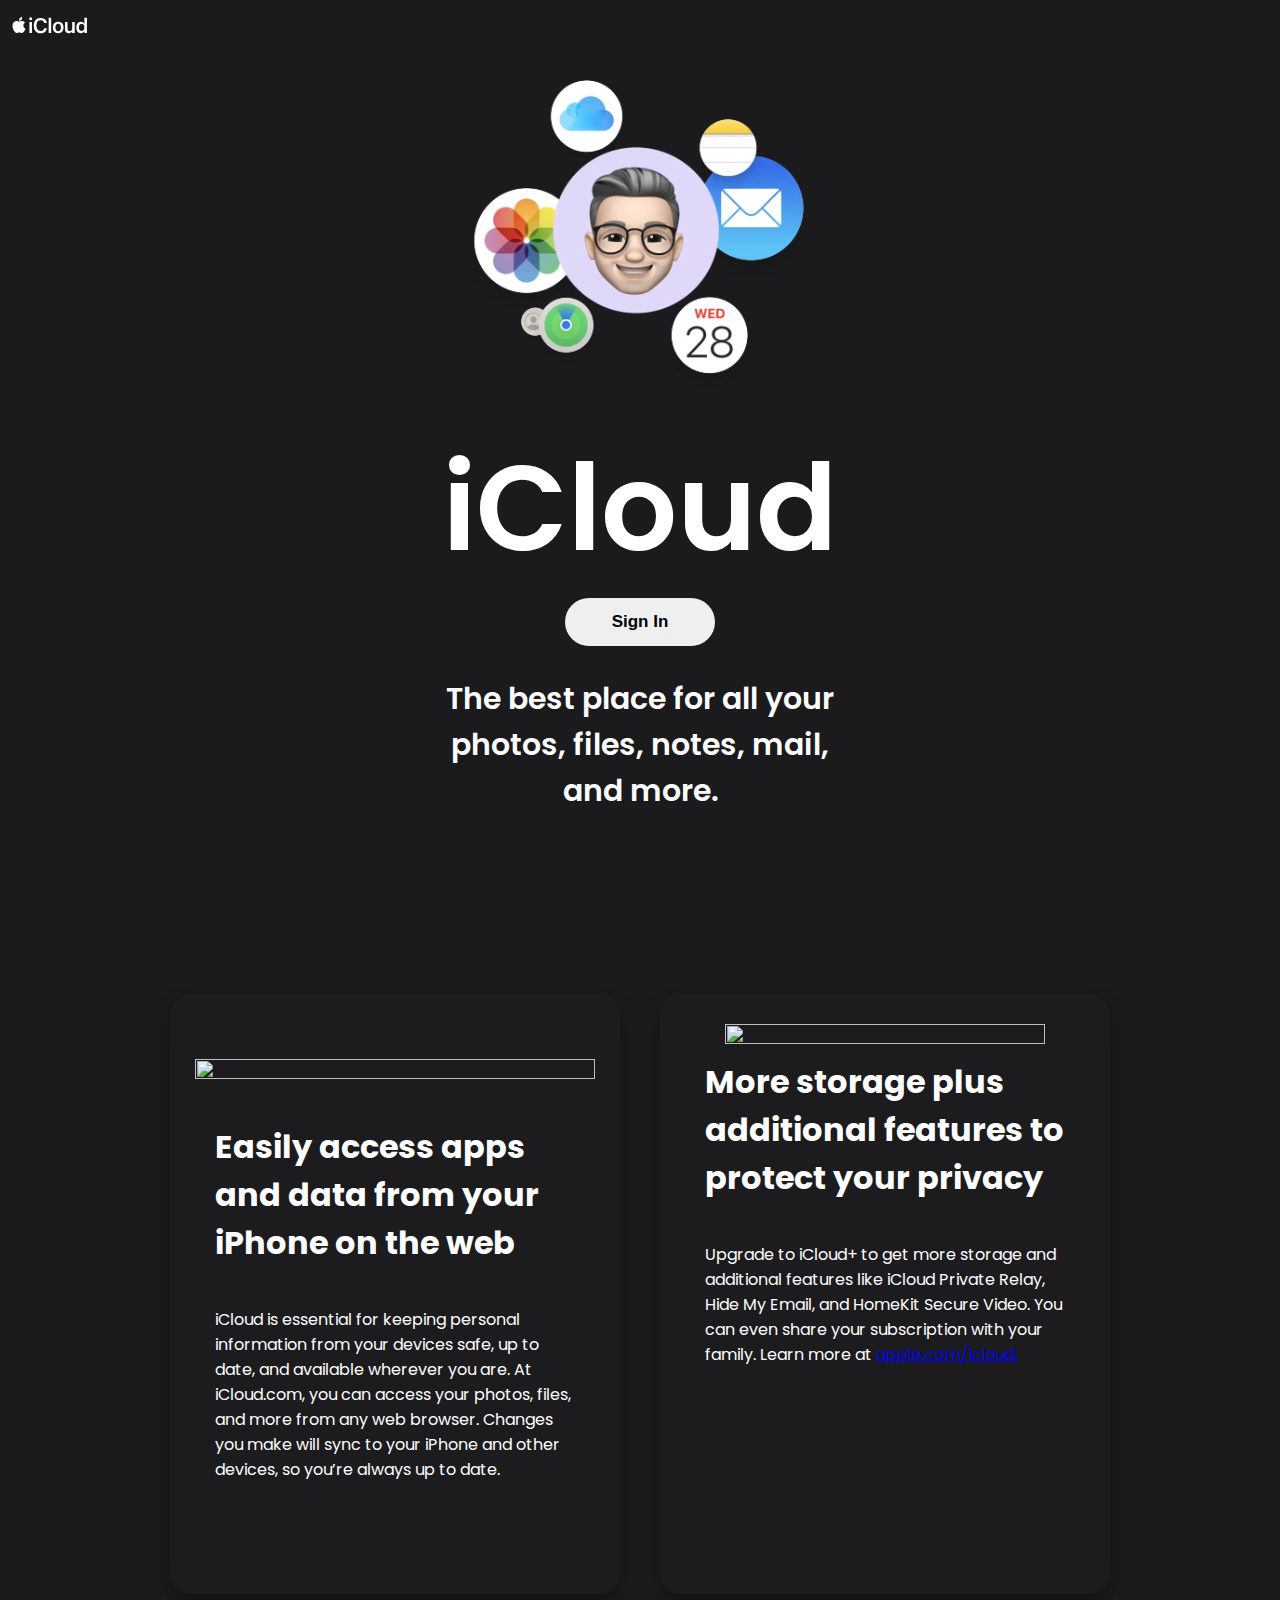
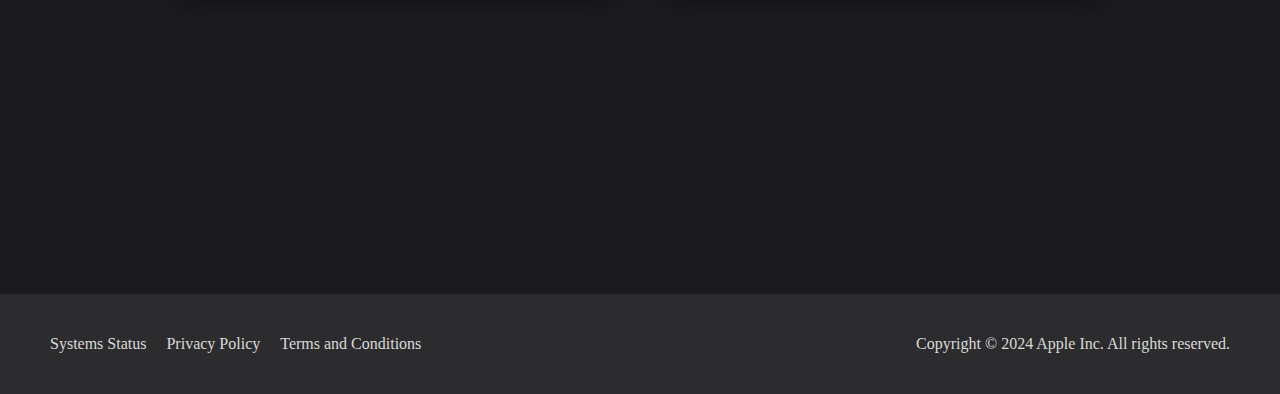
==== index.html @ 5ba6c9fe "first commit" ====
<!DOCTYPE html>
<html lang="en">
  <head>
    <meta charset="UTF-8" />
    <meta name="viewport" content="width=device-width, initial-scale=1.0" />
    <title>ICloud</title>
    <link rel="stylesheet" href="style.css" />
    <link
      href="https://cdn.jsdelivr.net/npm/remixicon@4.5.0/fonts/remixicon.css"
      rel="stylesheet"
    />
  </head>
  <body>
    <!-- Navbar -->
    <nav>
      <div class="logo">
        <svg
          xmlns="http://www.w3.org/2000/svg"
          width="82"
          height="31"
          aria-hidden="true"
          id="apple-logo"
        >
          <path
            d="M16.907 16.5h2.55V5.423h-2.55V16.5Zm1.28-12.832c.412 0 .763-.144 1.05-.43a1.41 1.41 0 0 0 .432-1.033c0-.407-.144-.753-.432-1.038a1.445 1.445 0 0 0-1.05-.426c-.407 0-.756.142-1.046.426-.291.285-.437.63-.437 1.038 0 .401.146.745.437 1.032.29.287.64.43 1.046.43v.001Zm9.915 13.156c1.14 0 2.157-.21 3.052-.631.864-.395 1.616-1 2.188-1.758.563-.752.908-1.624 1.037-2.619l.007-.091h-2.594l-.021.076a3.58 3.58 0 0 1-.713 1.465 3.35 3.35 0 0 1-1.258.943c-.5.219-1.065.328-1.695.328-.847 0-1.582-.22-2.204-.663-.623-.442-1.103-1.07-1.441-1.884-.338-.813-.507-1.776-.507-2.886v-.016c0-1.115.17-2.076.507-2.886.338-.81.817-1.434 1.439-1.875.62-.44 1.354-.66 2.199-.66.634 0 1.201.117 1.702.351.501.235.92.565 1.257.99.338.425.572.926.705 1.505l.026.105h2.59l-.004-.093c-.118-1.006-.46-1.895-1.028-2.668a5.886 5.886 0 0 0-2.204-1.819c-.901-.439-1.916-.658-3.044-.658-1.405 0-2.619.311-3.642.935-1.022.624-1.812 1.511-2.368 2.663-.556 1.152-.834 2.523-.834 4.113v.016c0 1.588.278 2.958.834 4.11.555 1.154 1.346 2.043 2.372 2.669 1.026.625 2.24.938 3.642.938Zm8.034-.324h2.55V1.24h-2.55V16.5Zm9.534.222c1.1 0 2.049-.231 2.846-.693.797-.461 1.413-1.122 1.846-1.982.434-.86.65-1.886.65-3.08v-.02c0-1.191-.218-2.216-.655-3.074a4.68 4.68 0 0 0-1.852-1.98c-.798-.46-1.744-.691-2.838-.691-1.086 0-2.03.23-2.829.694a4.69 4.69 0 0 0-1.855 1.981c-.438.859-.656 1.882-.656 3.07v.02c0 1.191.216 2.217.65 3.078.434.86 1.05 1.522 1.85 1.984.8.462 1.747.693 2.843.693Zm.004-2.066c-.572 0-1.063-.146-1.472-.436-.408-.291-.722-.711-.941-1.261-.219-.55-.329-1.213-.329-1.99v-.02c0-.776.11-1.438.33-1.985.22-.548.535-.967.944-1.259.408-.291.896-.437 1.461-.437.571 0 1.06.145 1.469.436.408.29.721.71.941 1.258.22.549.33 1.21.33 1.987v.02c0 .776-.11 1.438-.328 1.988-.218.55-.53.97-.936 1.262-.406.29-.896.437-1.469.437Zm10.596 2.066c.497.008.991-.071 1.46-.233.43-.156.798-.378 1.106-.668.309-.29.557-.639.73-1.026h.13V16.5h2.55V5.423h-2.55v6.444c0 .41-.055.782-.165 1.114a2.33 2.33 0 0 1-.485.853 2.153 2.153 0 0 1-.783.546 2.744 2.744 0 0 1-1.054.191c-.754 0-1.307-.216-1.657-.647-.35-.431-.526-1.063-.526-1.894V5.423h-2.55v7.166c0 .867.144 1.61.433 2.228.289.618.716 1.09 1.281 1.416.566.326 1.259.489 2.08.489Zm12.084-.024c.525 0 1.005-.08 1.441-.24a3.453 3.453 0 0 0 1.955-1.747h.13V16.5h2.55V1.24h-2.55v5.997h-.13a3.292 3.292 0 0 0-.802-1.073c-.338-.3-.727-.53-1.167-.694a4.093 4.093 0 0 0-1.433-.244c-.932 0-1.739.23-2.42.693-.681.463-1.207 1.122-1.579 1.978-.371.855-.557 1.873-.557 3.055v.016c0 1.175.186 2.19.559 3.049.372.858.9 1.52 1.585 1.984.684.464 1.49.697 2.418.697Zm.783-2.15c-.566 0-1.054-.145-1.466-.432-.412-.287-.728-.699-.95-1.235-.22-.536-.33-1.174-.33-1.913v-.016c0-.742.11-1.38.331-1.912.222-.533.539-.944.95-1.232.412-.288.9-.432 1.465-.432.56 0 1.046.146 1.46.436.413.29.735.703.964 1.237.228.534.343 1.169.343 1.906v.016c0 .732-.114 1.366-.34 1.902-.227.536-.548.95-.963 1.24-.415.29-.903.434-1.464.434v.001ZM8.856 3.158C9.35 2.56 9.7 1.745 9.7.92c0-.114-.01-.227-.03-.32-.805.03-1.774.536-2.351 1.217-.454.516-.877 1.341-.877 2.167 0 .123.02.247.031.288.052.01.134.021.217.021.721 0 1.629-.485 2.165-1.135h.001Zm.567 1.31c-1.207 0-2.186.733-2.815.733-.67 0-1.546-.691-2.598-.691C2.02 4.51 0 6.16 0 9.265c0 1.94.742 3.982 1.67 5.303.794 1.114 1.485 2.032 2.485 2.032.99 0 1.422-.66 2.65-.66 1.247 0 1.525.64 2.618.64 1.082 0 1.804-.991 2.484-1.971.763-1.124 1.083-2.218 1.093-2.27-.062-.02-2.134-.866-2.134-3.239 0-2.053 1.629-2.97 1.722-3.043-1.073-1.547-2.712-1.589-3.165-1.589Z"
            fill="white"
            transform="translate(2.5 6.5)"
          ></path>
        </svg>
      </div>
      <div class="icon">
        <i class="ri-more-line"></i>
      </div>
    </nav>
    <!-- Navbar -->

    <!-- Hero Section  -->
    <section class="hero">
      <div class="video">
        <div class="videoBox">
          <video src="/assets/fpo-dark@1x.mp4" autoplay muted loop></video>
        </div>
      </div>
      <h1 class="icld">iCloud</h1>
      <div class="btn">
        <button>Sign In</button>
      </div>
        <div class="heroParaBox">
            <p class="heroPara">The best place for all your photos, files, notes, mail, and more.</p>
        </div>
    </section>
    <!-- Hero Section  -->


    <!-- Cards Section  -->
     <section class="cards">
        <div class="card card1">
            <div class="cardImg">
                <img src="https://www.icloud.com/system/icloud.com/2426Hotfix51/06b68855764eb0e23f269ed4ef7935f0.png" alt="">
            </div>
            <div class="cardHead">
                <h1>Easily access apps and data from your iPhone on the web</h1>
            </div>
            <div class="cardPara">
                <p>iCloud is essential for keeping personal information from your devices safe, up to date, and available wherever you are. At iCloud.com, you can access your photos, files, and more from any web browser. Changes you make will sync to your iPhone and other devices, so you’re always up to date.</p>
            </div>
        </div>
        <div class="card card2">
            <div class="cardImg">
                <img src="https://www.icloud.com/system/icloud.com/2426Hotfix51/7cb9ecdad2b384754de394732519f658.png" alt="">
            </div>
            <div class="cardHead">
                <h1>More storage plus additional features to protect your privacy</h1>
            </div>
            <div class="cardPara">
                <p>Upgrade to iCloud+ to get more storage and additional features like iCloud Private Relay, Hide My Email, and HomeKit Secure Video. You can even share your subscription with your family. Learn more at <a target="_blank" href="https://apple.com/icloud">apple.com/icloud.</a></p>
            </div>
        </div>
     </section>
    <!-- Cards Section  -->



    <!-- Footer  -->
     <footer>
        <ul>
            <li>Systems Status</li>
            <li>Privacy Policy</li>
            <li>Terms and Conditions</li>
        </ul>
        <p>Copyright © 2024 Apple Inc. All rights reserved.</p>
     </footer>
    <!-- Footer  -->

    <script src="app.js"></script>
  </body>
</html>
---- style.css ----
@import url('https://fonts.googleapis.com/css2?family=Poppins:ital,wght@0,100;0,200;0,300;0,400;0,500;0,600;0,700;0,800;0,900;1,100;1,200;1,300;1,400;1,500;1,600;1,700;1,800;1,900&display=swap');



*{
    margin: 0;
    padding: 0;
    box-sizing: border-box;
}


body{
    background-color: #1B1A1D;
    width: 100%;
    height: 100vh;
    overflow-x: hidden;
}

nav{
    display: flex;
    position: fixed;
    top: 0%;
    padding: 10px;
    width: 100%;
    align-items: center;
    justify-content: space-between;
    background-color: #00000000;
    backdrop-filter: blur(10px);
}

.icon i{
    font-size: 22px;
    font-weight: bold;
    color: white;
    cursor: pointer;
    transition: all .3s;
    padding: 6px;
    border-radius: 6px;
}
.icon i:hover{
    background-color: #00000062;
}


.hero{
    width: 100%;
    height: auto;
    margin-top: 50px;
}
.video{
    width: 100%;
    height: auto;
    display: flex;
    align-items: center;
    justify-content: center;
    overflow: hidden;
}
.videoBox{
    width: 400px;
    height: 368px;
    border-radius: 15px;
    background-color: transparent;
}
.videoBox video{
    width: 100%;
    height: 100%;
}
.icld{
    font-size: 120px;
    font-family: "Poppins", sans-serif;
    text-align: center;
    margin: 0;
    padding: 0;
    color: white;
    font-weight: 600;
}
.btn{
    width: 100%;
    display: flex;
    justify-content: center;
    align-items: center;
}
.btn button{
    padding-left: 47px;
    padding-right: 47px;
    padding-top: 14px;
    padding-bottom: 14px;
    font-size: 17px;
    border-radius: 50px;
    border: none;
    cursor: pointer;
    font-weight: bold;
    transition: all .2s;
}
.btn button:hover{
    background-color: #a8a8a8;
}
.heroParaBox{
    width: 100%;
    display: flex;
    justify-content: center;
}
.heroPara{
    text-align: center;
    font-size: 30px;
    font-family: "Poppins", sans-serif;
    font-weight: 600;
    margin-top: 30px;
    width: 34%;
    color: white;
}
.cards{
    min-height: 100vh;
    margin-top: 30px;
    display: flex;
    justify-content: center;
    align-items: center;
    width: 100%;
    gap: 40px;
}
.card{
    min-height: 600px;
    padding: 25px;
    width: 450px;
    background-color: #1C1C1E;
    box-shadow: rgba(0, 0, 0, 0.25) 0px 13px 27px -5px, rgba(0, 0, 0, 0.3) 0px 8px 16px -8px;
    border-radius: 20px;
    display: flex;
    align-items: center;
    flex-direction: column;
}

.cardImg{
    width: 100%;
    height: 30%;
    padding-top: 40px;
}
.cardImg img{
    object-fit: contain;
    object-position: center center;
    width: 100%;
    height: 100%;
}

.cardHead{
    width: 90%;
    margin-top: 40px;
}
.card2 .cardImg {
    width: 80%;
    padding-top: 5px;
}
.card2 .cardHead {
    margin-top: 10px;
}
.cardHead h1 {
    width: 100%;
    margin: 0;
    padding: 0;
    font-family: "Poppins", sans-serif;
    color: white;
}
.cardPara{
    width: 90%;
    margin-top: 40px;
}
.cardPara p {
    width: 100%;
    margin: 0;
    padding: 0;
    font-family: "Poppins", sans-serif;
    color: white;
}


footer{
    width: 100%;
    height: 100px;
    background-color: #2C2C2E;
    display: flex;
    justify-content: space-between;
    align-items: center;
    margin-top: 150px;
    padding-left: 50px;
    padding-right: 50px;
}
footer ul {
    display: flex;
    gap: 20px;
    align-items: center;
}

footer ul li {
    list-style: none;
    color: #dadada;
    cursor: pointer;
}
footer p {
    color: #dadada;
}








@media (max-width: 768px) {
    .videoBox{
        width: 350px;
    height: 330px;
    }
    .icld{
        font-size: 80px;
        margin-bottom: 90px;
    }
    .heroPara{
        width: 90%;
        font-size: 20px;
    }
    .cards{
        flex-direction: column;
    }
    .card{
        width: 90%;
        min-height: 700px;
    }
    footer{
        flex-direction: column;
        justify-content: center;
        gap: 10px;
    }
}
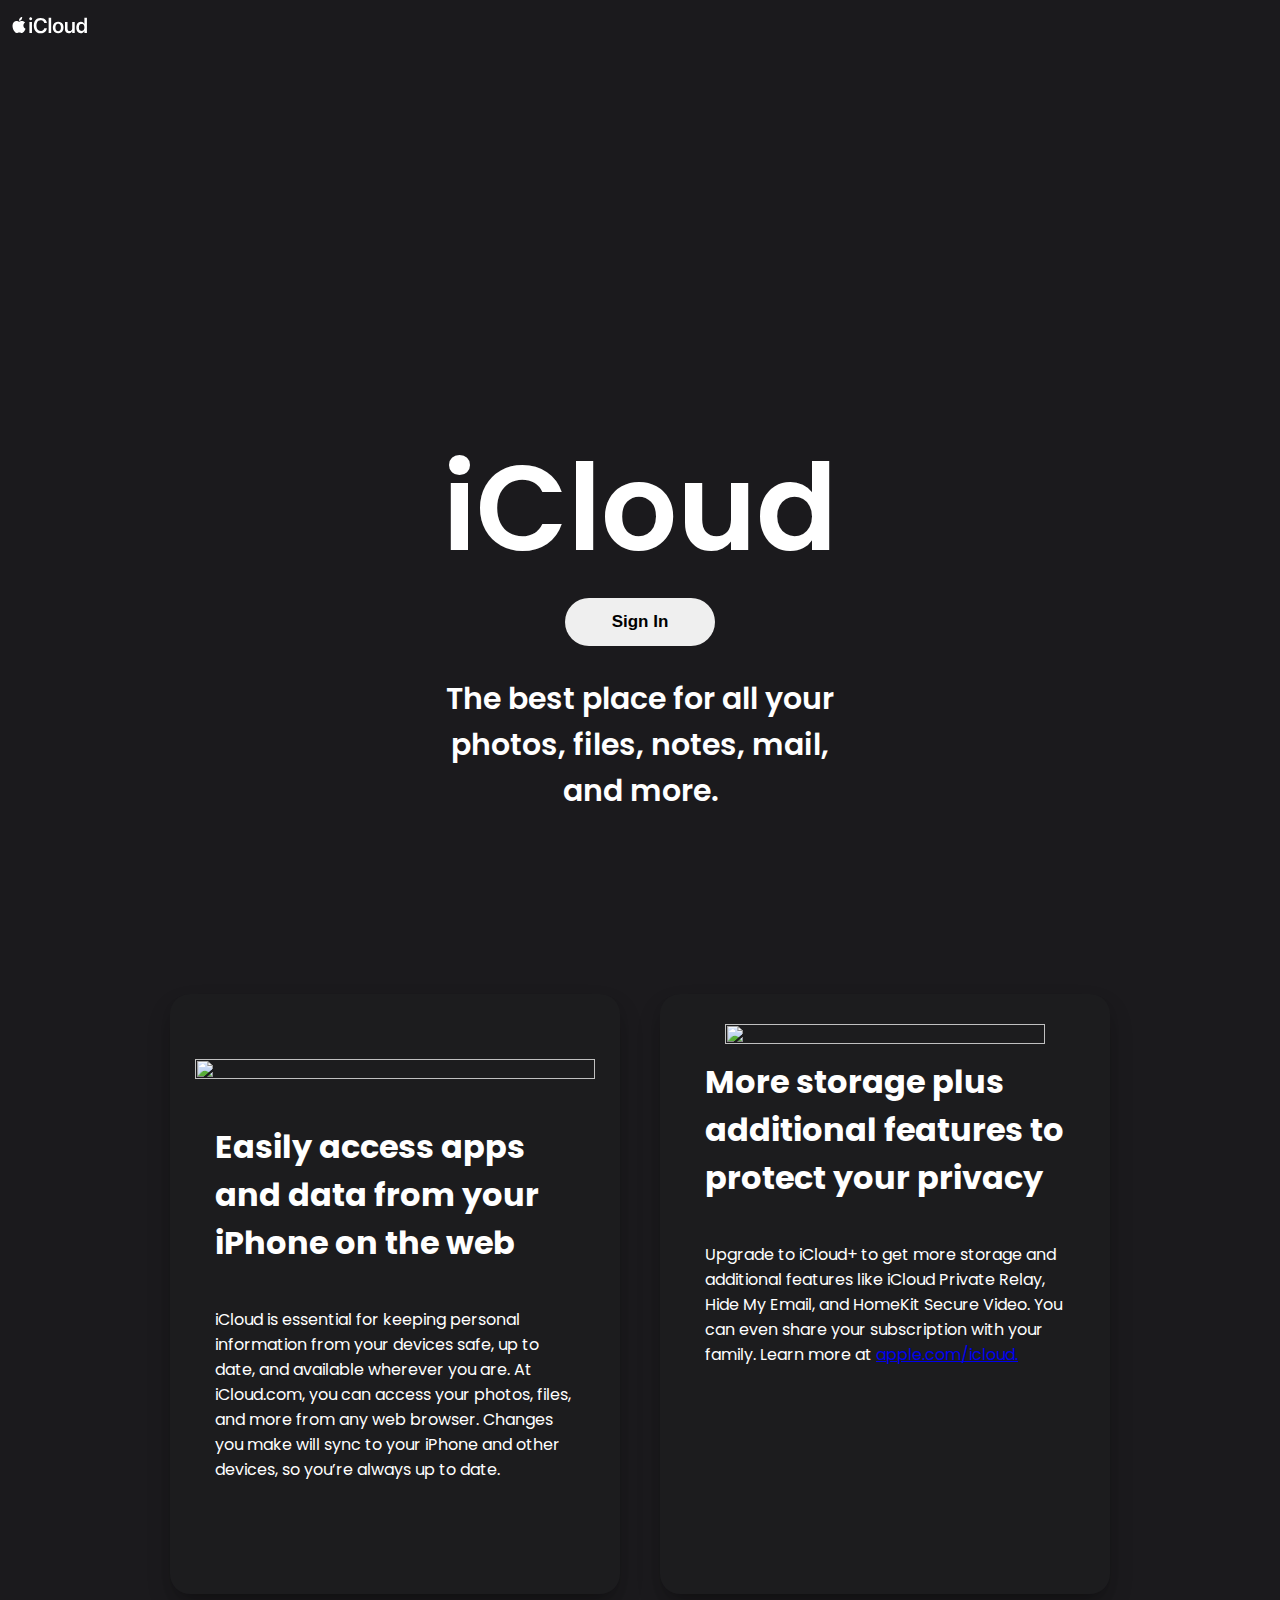
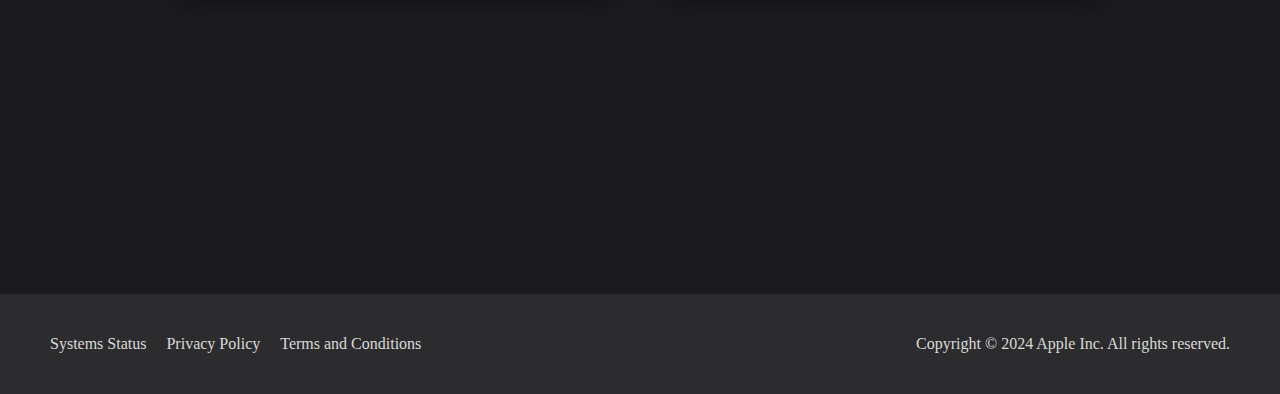
==== commit 334957ae: "Update index.html" ====
--- a/index.html
+++ b/index.html
@@ -38,7 +38,7 @@
     <section class="hero">
       <div class="video">
         <div class="videoBox">
-          <video src="/assets/fpo-dark@1x.mp4" autoplay muted loop></video>
+          <video src="/fpo-dark@1x.mp4" autoplay muted loop></video>
         </div>
       </div>
       <h1 class="icld">iCloud</h1>
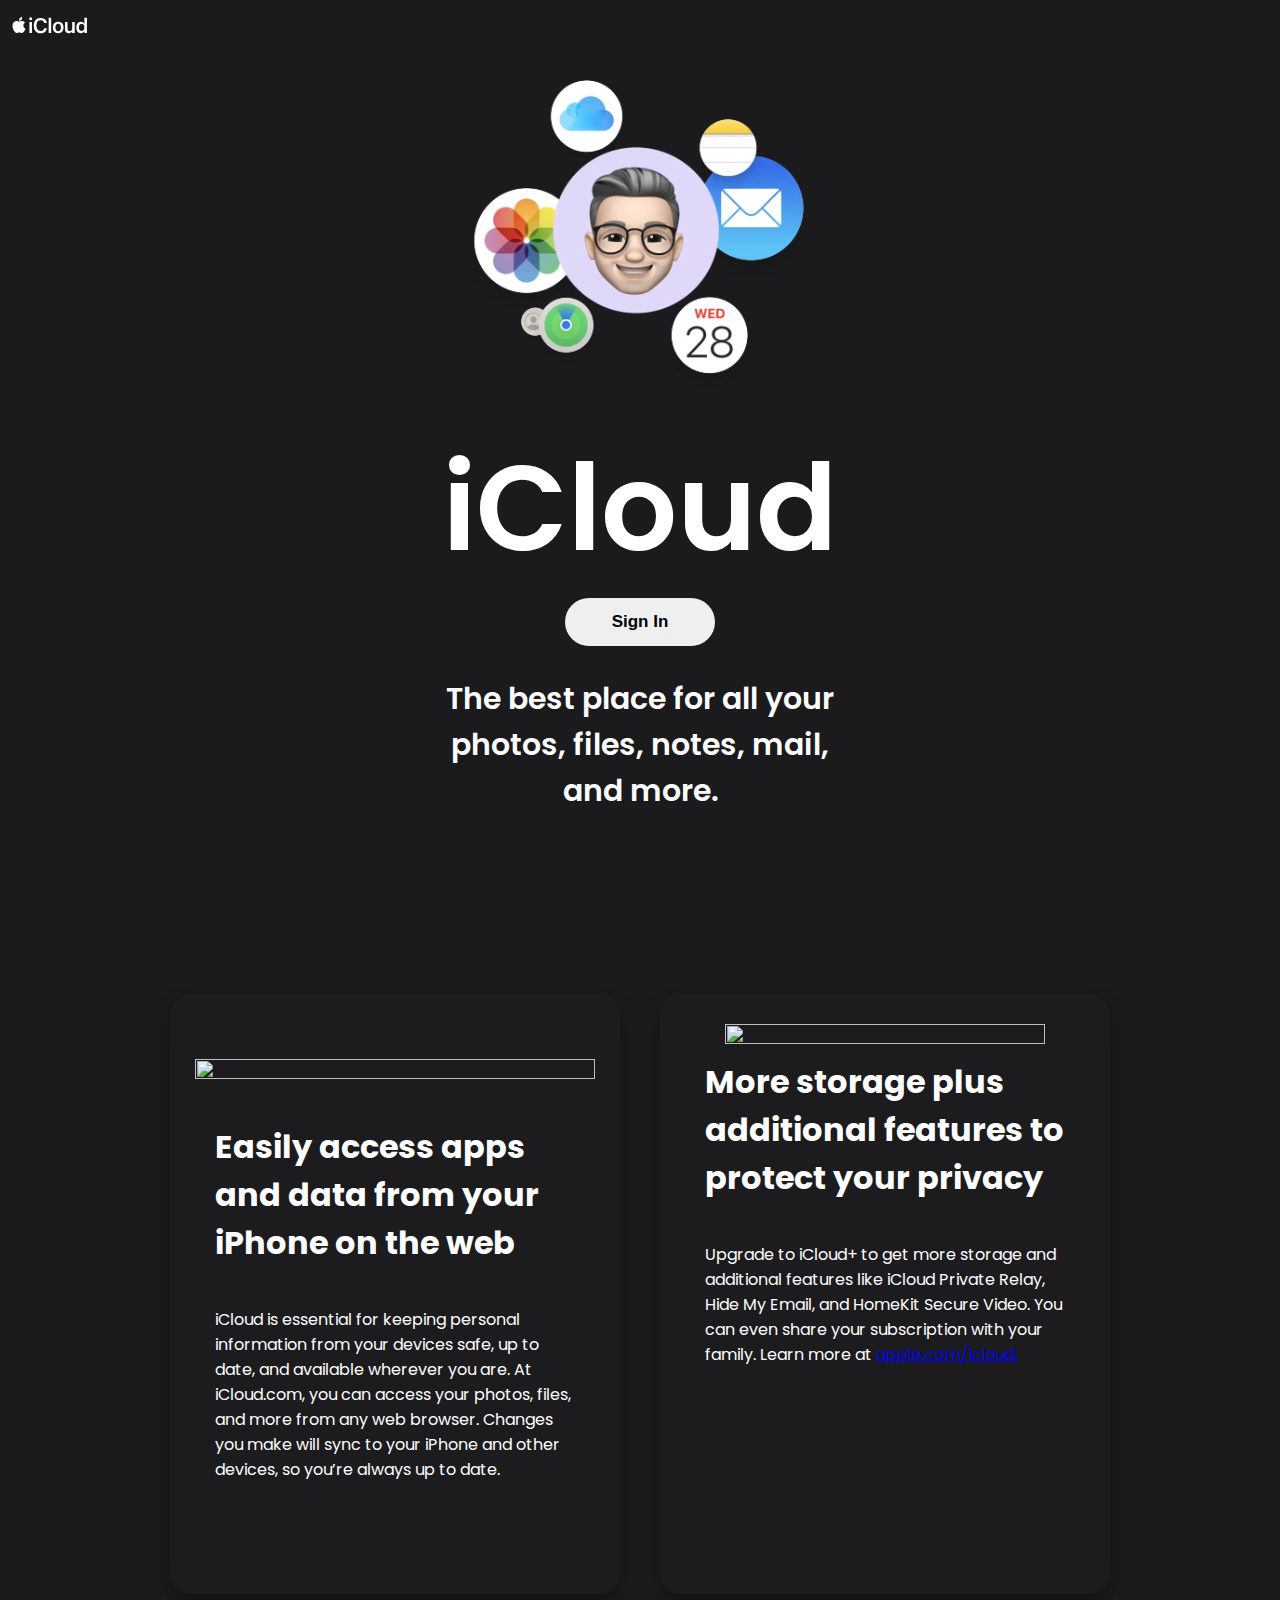
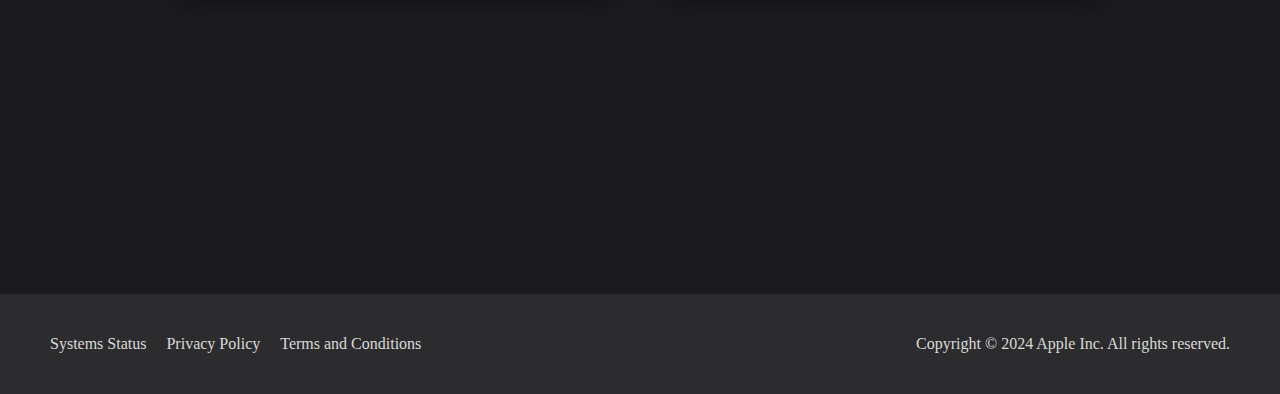
==== commit 56abca1a: "update" ====
--- a/index.html
+++ b/index.html
@@ -38,7 +38,7 @@
     <section class="hero">
       <div class="video">
         <div class="videoBox">
-          <video src="/fpo-dark@1x.mp4" autoplay muted loop></video>
+          <video src="assets/fpo-dark@1x.mp4" autoplay muted loop></video>
         </div>
       </div>
       <h1 class="icld">iCloud</h1>
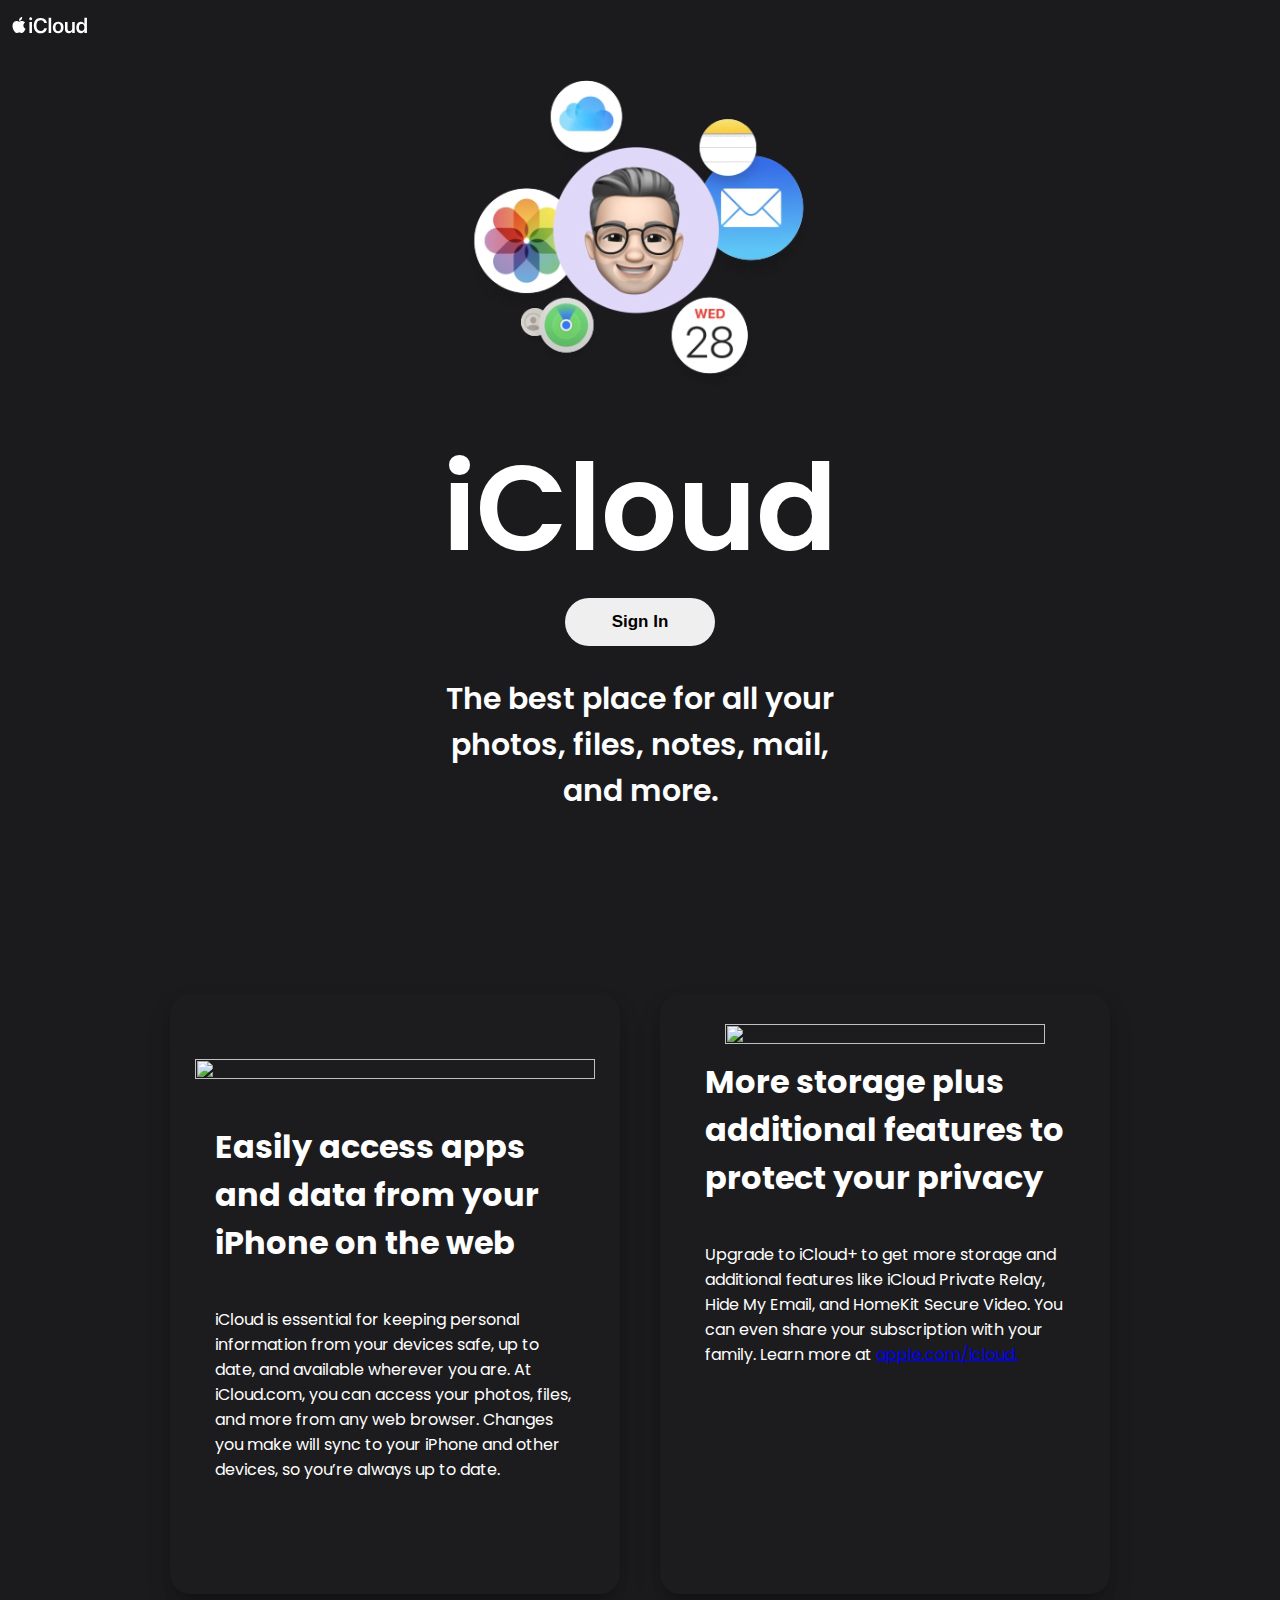
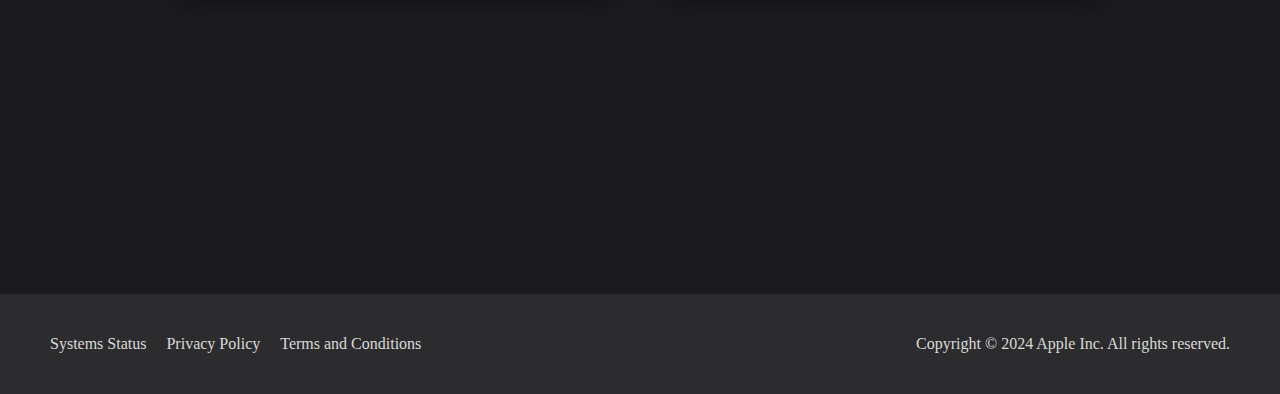
==== commit 916082c7: "update" ====
--- a/index.html
+++ b/index.html
@@ -38,7 +38,7 @@
     <section class="hero">
       <div class="video">
         <div class="videoBox">
-          <video src="assets/fpo-dark@1x.mp4" autoplay muted loop></video>
+          <video src="fpo-dark@1x.mp4" autoplay muted loop></video>
         </div>
       </div>
       <h1 class="icld">iCloud</h1>
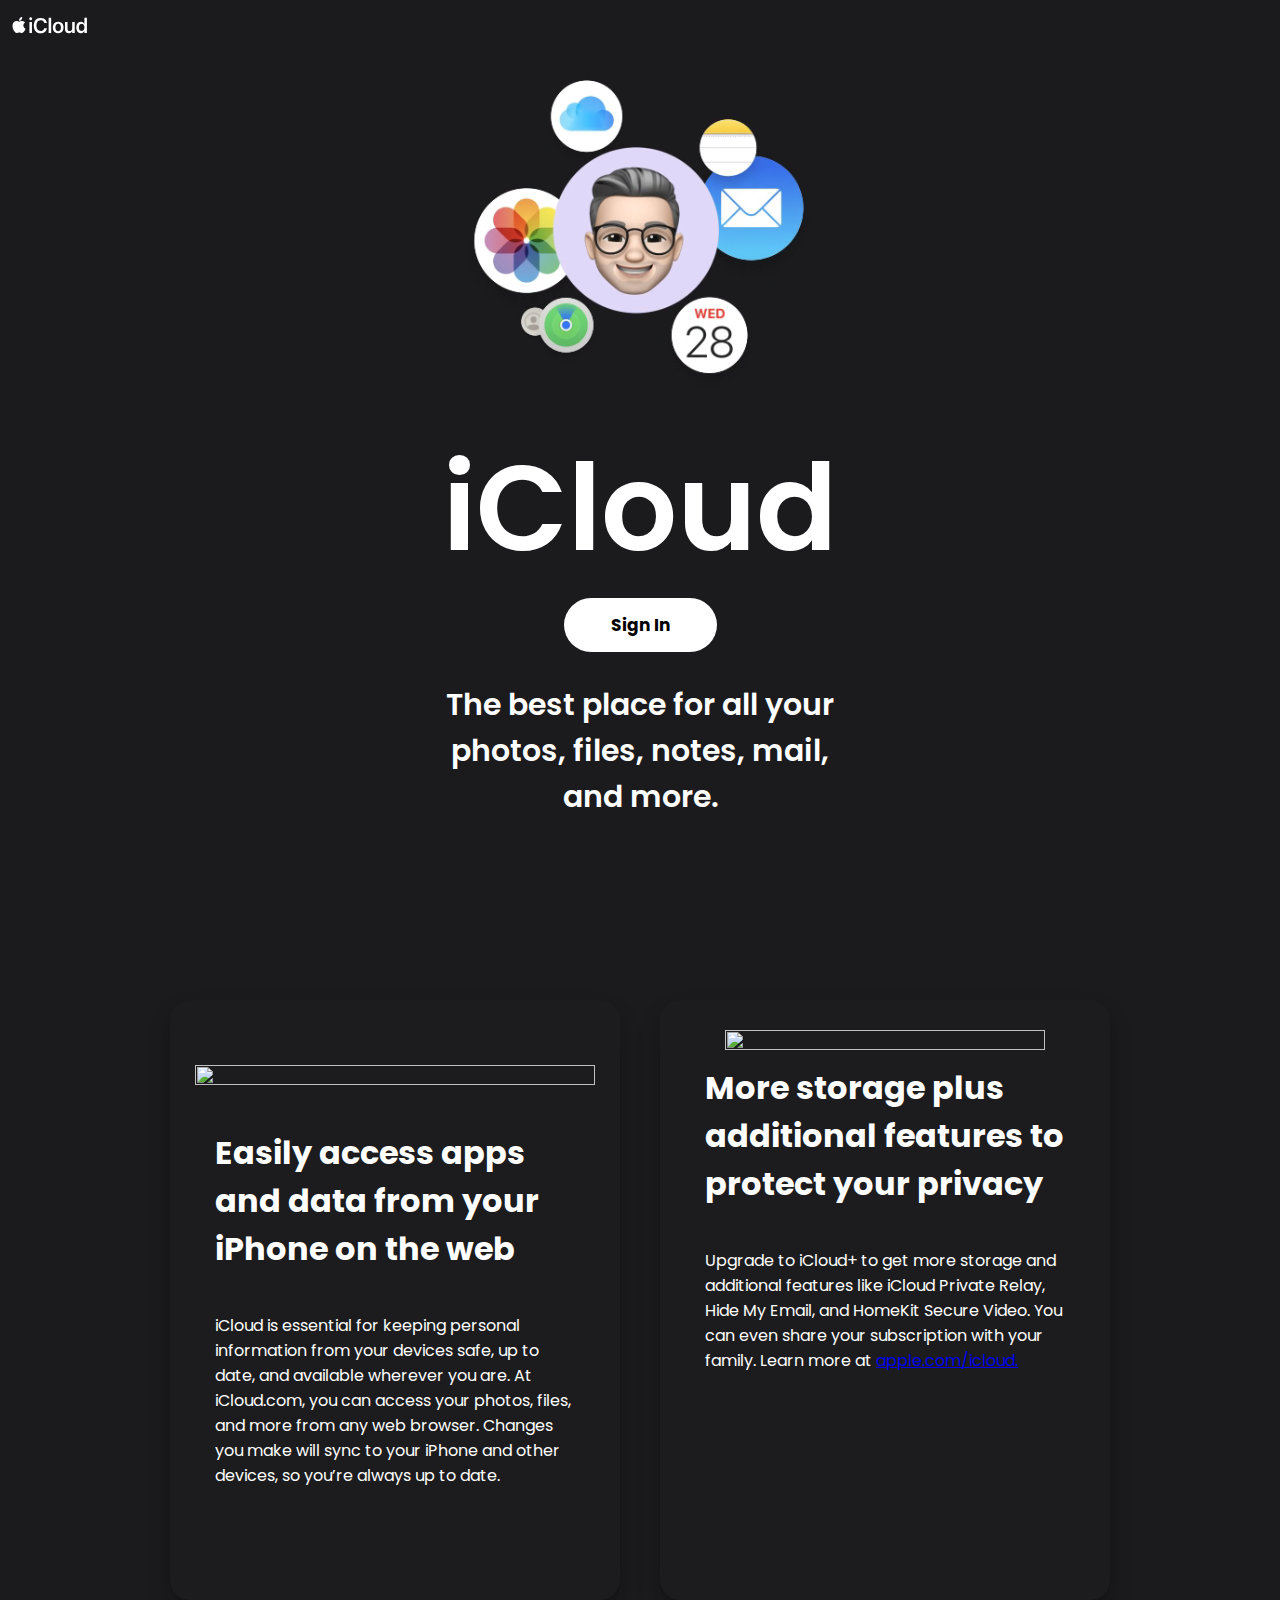
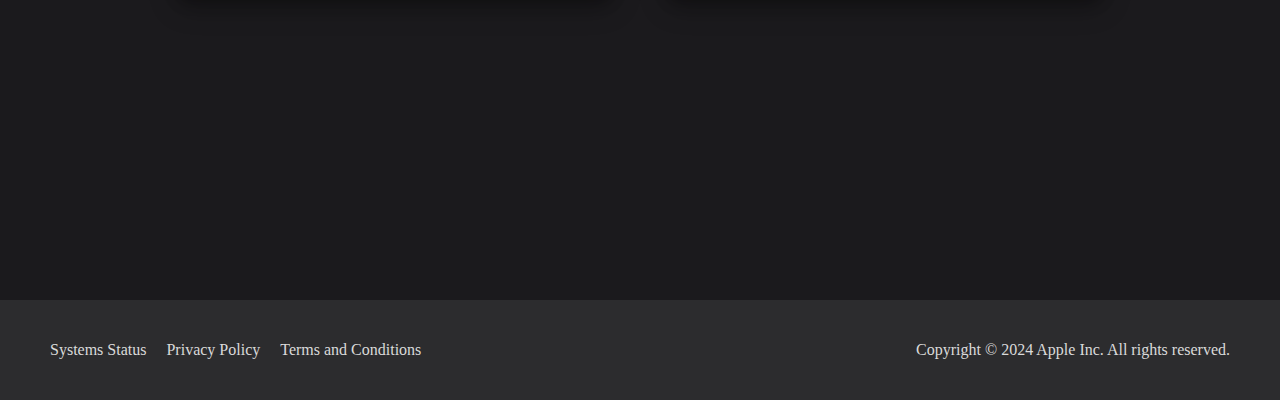
==== commit af0bf35d: "update" ====
--- a/index.html
+++ b/index.html
@@ -43,7 +43,7 @@
       </div>
       <h1 class="icld">iCloud</h1>
       <div class="btn">
-        <button>Sign In</button>
+        <a href="/signup.html">Sign In</a>
       </div>
         <div class="heroParaBox">
             <p class="heroPara">The best place for all your photos, files, notes, mail, and more.</p>
--- a/style.css
+++ b/style.css
@@ -1,235 +1,343 @@
-@import url('https://fonts.googleapis.com/css2?family=Poppins:ital,wght@0,100;0,200;0,300;0,400;0,500;0,600;0,700;0,800;0,900;1,100;1,200;1,300;1,400;1,500;1,600;1,700;1,800;1,900&display=swap');
-
-
-
-*{
-    margin: 0;
-    padding: 0;
-    box-sizing: border-box;
-}
-
-
-body{
-    background-color: #1B1A1D;
-    width: 100%;
-    height: 100vh;
-    overflow-x: hidden;
-}
-
-nav{
-    display: flex;
-    position: fixed;
-    top: 0%;
-    padding: 10px;
-    width: 100%;
-    align-items: center;
-    justify-content: space-between;
-    background-color: #00000000;
-    backdrop-filter: blur(10px);
-}
-
-.icon i{
-    font-size: 22px;
-    font-weight: bold;
-    color: white;
-    cursor: pointer;
+@import url("https://fonts.googleapis.com/css2?family=Poppins:ital,wght@0,100;0,200;0,300;0,400;0,500;0,600;0,700;0,800;0,900;1,100;1,200;1,300;1,400;1,500;1,600;1,700;1,800;1,900&display=swap");
+
+* {
+  margin: 0;
+  padding: 0;
+  box-sizing: border-box;
+}
+
+body {
+  background-color: #1b1a1d;
+  width: 100%;
+  height: 100vh;
+  overflow-x: hidden;
+}
+
+nav {
+  display: flex;
+  position: fixed;
+  top: 0%;
+  padding: 10px;
+  width: 100%;
+  align-items: center;
+  justify-content: space-between;
+  background-color: #00000000;
+  backdrop-filter: blur(10px);
+}
+
+.icon i {
+  font-size: 22px;
+  font-weight: bold;
+  color: white;
+  cursor: pointer;
+  transition: all 0.3s;
+  padding: 6px;
+  border-radius: 6px;
+}
+.icon i:hover {
+  background-color: #00000062;
+}
+
+.hero {
+  width: 100%;
+  height: auto;
+  margin-top: 50px;
+}
+.video {
+  width: 100%;
+  height: auto;
+  display: flex;
+  align-items: center;
+  justify-content: center;
+  overflow: hidden;
+}
+.videoBox {
+  width: 400px;
+  height: 368px;
+  border-radius: 15px;
+  background-color: transparent;
+}
+.videoBox video {
+  width: 100%;
+  height: 100%;
+}
+.icld {
+  font-size: 120px;
+  font-family: "Poppins", sans-serif;
+  text-align: center;
+  margin: 0;
+  padding: 0;
+  color: white;
+  font-weight: 600;
+}
+.btn {
+  width: 100%;
+  display: flex;
+  justify-content: center;
+  align-items: center;
+}
+.btn a {
+  padding-left: 47px;
+  padding-right: 47px;
+  padding-top: 14px;
+  padding-bottom: 14px;
+  font-size: 17px;
+  border-radius: 50px;
+  border: none;
+  cursor: pointer;
+  font-weight: bold;
+  transition: all 0.2s;
+  background-color: white;
+  text-decoration: none;
+  color: black;
+  font-family: "Poppins", sans-serif;
+}
+.btn a:hover {
+  background-color: #a8a8a8;
+}
+.heroParaBox {
+  width: 100%;
+  display: flex;
+  justify-content: center;
+}
+.heroPara {
+  text-align: center;
+  font-size: 30px;
+  font-family: "Poppins", sans-serif;
+  font-weight: 600;
+  margin-top: 30px;
+  width: 34%;
+  color: white;
+}
+.cards {
+  min-height: 100vh;
+  margin-top: 30px;
+  display: flex;
+  justify-content: center;
+  align-items: center;
+  width: 100%;
+  gap: 40px;
+}
+.card {
+  min-height: 600px;
+  padding: 25px;
+  width: 450px;
+  background-color: #1c1c1e;
+  box-shadow: rgba(0, 0, 0, 0.25) 0px 13px 27px -5px,
+    rgba(0, 0, 0, 0.3) 0px 8px 16px -8px;
+  border-radius: 20px;
+  display: flex;
+  align-items: center;
+  flex-direction: column;
+}
+
+.cardImg {
+  width: 100%;
+  height: 30%;
+  padding-top: 40px;
+}
+.cardImg img {
+  object-fit: contain;
+  object-position: center center;
+  width: 100%;
+  height: 100%;
+}
+
+.cardHead {
+  width: 90%;
+  margin-top: 40px;
+}
+.card2 .cardImg {
+  width: 80%;
+  padding-top: 5px;
+}
+.card2 .cardHead {
+  margin-top: 10px;
+}
+.cardHead h1 {
+  width: 100%;
+  margin: 0;
+  padding: 0;
+  font-family: "Poppins", sans-serif;
+  color: white;
+}
+.cardPara {
+  width: 90%;
+  margin-top: 40px;
+}
+.cardPara p {
+  width: 100%;
+  margin: 0;
+  padding: 0;
+  font-family: "Poppins", sans-serif;
+  color: white;
+}
+
+footer {
+  width: 100%;
+  height: 100px;
+  background-color: #2c2c2e;
+  display: flex;
+  justify-content: space-between;
+  align-items: center;
+  margin-top: 150px;
+  padding-left: 50px;
+  padding-right: 50px;
+}
+footer ul {
+  display: flex;
+  gap: 20px;
+  align-items: center;
+}
+
+footer ul li {
+  list-style: none;
+  color: #dadada;
+  cursor: pointer;
+}
+footer p {
+  color: #dadada;
+}
+
+.signup {
+  width: 100%;
+  min-height: 100vh;
+}
+
+.signupCard {
+  width: 48%;
+  min-height: 500px;
+  background-color: #1c1c1e;
+  box-shadow: rgba(0, 0, 0, 0.25) 0px 13px 27px -5px,
+    rgba(0, 0, 0, 0.3) 0px 8px 16px -8px;
+  margin-left: auto;
+  margin-right: auto;
+  margin-top: 100px;
+  box-shadow: rgba(0, 0, 0, 0.35) 0px 5px 15px;
+  border-radius: 20px;
+}
+
+.svgDiv {
+  width: 100%;
+  height: 150px;
+}
+.svgDiv svg {
+  width: 100%;
+  height: 100%;
+  margin-top: 20px;
+}
+.sih1 {
+  text-align: center;
+  font-family: "Poppins", sans-serif;
+  color: white;
+  font-size: 28px;
+  margin-top: 40px;
+}
+
+.input {
+  width: 100%;
+  height: auto;
+  padding: 10px;
+  display: flex;
+  align-items: center;
+  gap: 10px;
+  margin-top: 40px;
+  flex-direction: column;
+}
+.input .input1 {
+  width: 80%;
+  height: 55px;
+  border-radius: 10px;
+  background-color: #252527;
+  border: 1px solid #6e6e73;
+  display: flex;
+}
+.input .input2{
+    opacity: 0;
     transition: all .3s;
-    padding: 6px;
-    border-radius: 6px;
-}
-.icon i:hover{
-    background-color: #00000062;
-}
-
-
-.hero{
-    width: 100%;
-    height: auto;
-    margin-top: 50px;
-}
-.video{
-    width: 100%;
-    height: auto;
-    display: flex;
-    align-items: center;
-    justify-content: center;
-    overflow: hidden;
-}
-.videoBox{
-    width: 400px;
-    height: 368px;
-    border-radius: 15px;
-    background-color: transparent;
-}
-.videoBox video{
-    width: 100%;
+}
+.input1 input {
+  height: 100%;
+  padding: 10px;
+  width: 90%;
+  border: none;
+  outline: none;
+  font-size: 16px;
+  color: white;
+  background-color: transparent;
+}
+
+.toshow{
+    display: none;
+}
+
+.input1 .arrIcon{
     height: 100%;
-}
-.icld{
-    font-size: 120px;
-    font-family: "Poppins", sans-serif;
-    text-align: center;
-    margin: 0;
-    padding: 0;
-    color: white;
-    font-weight: 600;
-}
-.btn{
-    width: 100%;
+    width: 10%;
     display: flex;
     justify-content: center;
     align-items: center;
 }
-.btn button{
-    padding-left: 47px;
-    padding-right: 47px;
-    padding-top: 14px;
-    padding-bottom: 14px;
-    font-size: 17px;
-    border-radius: 50px;
-    border: none;
+.arrIcon i{
+    font-size: 25px;
+    color: #6e6e73;
     cursor: pointer;
-    font-weight: bold;
-    transition: all .2s;
-}
-.btn button:hover{
-    background-color: #a8a8a8;
-}
-.heroParaBox{
+}
+.signExtras{
     width: 100%;
     display: flex;
-    justify-content: center;
-}
-.heroPara{
-    text-align: center;
-    font-size: 30px;
-    font-family: "Poppins", sans-serif;
-    font-weight: 600;
+    flex-direction: column;
     margin-top: 30px;
-    width: 34%;
-    color: white;
-}
-.cards{
-    min-height: 100vh;
-    margin-top: 30px;
+    align-items: center;
+}
+.signedIn{
     display: flex;
-    justify-content: center;
-    align-items: center;
-    width: 100%;
-    gap: 40px;
-}
-.card{
-    min-height: 600px;
-    padding: 25px;
-    width: 450px;
-    background-color: #1C1C1E;
-    box-shadow: rgba(0, 0, 0, 0.25) 0px 13px 27px -5px, rgba(0, 0, 0, 0.3) 0px 8px 16px -8px;
-    border-radius: 20px;
-    display: flex;
-    align-items: center;
-    flex-direction: column;
-}
-
-.cardImg{
-    width: 100%;
-    height: 30%;
-    padding-top: 40px;
-}
-.cardImg img{
-    object-fit: contain;
-    object-position: center center;
-    width: 100%;
-    height: 100%;
-}
-
-.cardHead{
-    width: 90%;
-    margin-top: 40px;
-}
-.card2 .cardImg {
-    width: 80%;
-    padding-top: 5px;
-}
-.card2 .cardHead {
-    margin-top: 10px;
-}
-.cardHead h1 {
-    width: 100%;
-    margin: 0;
-    padding: 0;
+    gap: 10px;
+}
+.signedIn p{
     font-family: "Poppins", sans-serif;
     color: white;
-}
-.cardPara{
+
+}
+.forgetPass{
+    margin-top: 20px;
+    display: flex;
+    flex-direction: column;
+    align-items: center;
+    gap: 10px;
+    margin-bottom: 30px;
+}
+.forgetPass a{
+    text-decoration: none;
+    color: rgb(34, 78, 252);
+    font-family: "Poppins",sans-serif;
+}
+@media (max-width: 768px) {
+  .videoBox {
+    width: 350px;
+    height: 330px;
+  }
+  .icld {
+    font-size: 80px;
+    margin-bottom: 90px;
+  }
+  .heroPara {
     width: 90%;
-    margin-top: 40px;
-}
-.cardPara p {
-    width: 100%;
-    margin: 0;
-    padding: 0;
-    font-family: "Poppins", sans-serif;
-    color: white;
-}
-
-
-footer{
-    width: 100%;
-    height: 100px;
-    background-color: #2C2C2E;
-    display: flex;
-    justify-content: space-between;
-    align-items: center;
-    margin-top: 150px;
-    padding-left: 50px;
-    padding-right: 50px;
-}
-footer ul {
-    display: flex;
-    gap: 20px;
-    align-items: center;
-}
-
-footer ul li {
-    list-style: none;
-    color: #dadada;
-    cursor: pointer;
-}
-footer p {
-    color: #dadada;
-}
-
-
-
-
-
-
-
-
-@media (max-width: 768px) {
-    .videoBox{
-        width: 350px;
-    height: 330px;
-    }
-    .icld{
-        font-size: 80px;
-        margin-bottom: 90px;
-    }
-    .heroPara{
-        width: 90%;
-        font-size: 20px;
-    }
-    .cards{
-        flex-direction: column;
-    }
-    .card{
-        width: 90%;
-        min-height: 700px;
-    }
-    footer{
-        flex-direction: column;
-        justify-content: center;
-        gap: 10px;
-    }
-}
-
+    font-size: 20px;
+  }
+  .cards {
+    flex-direction: column;
+  }
+  .card {
+    width: 90%;
+    min-height: 700px;
+  }
+  footer {
+    flex-direction: column;
+    justify-content: center;
+    gap: 10px;
+  }
+  .signupCard{
+    width: 90%;
+  }
+}
